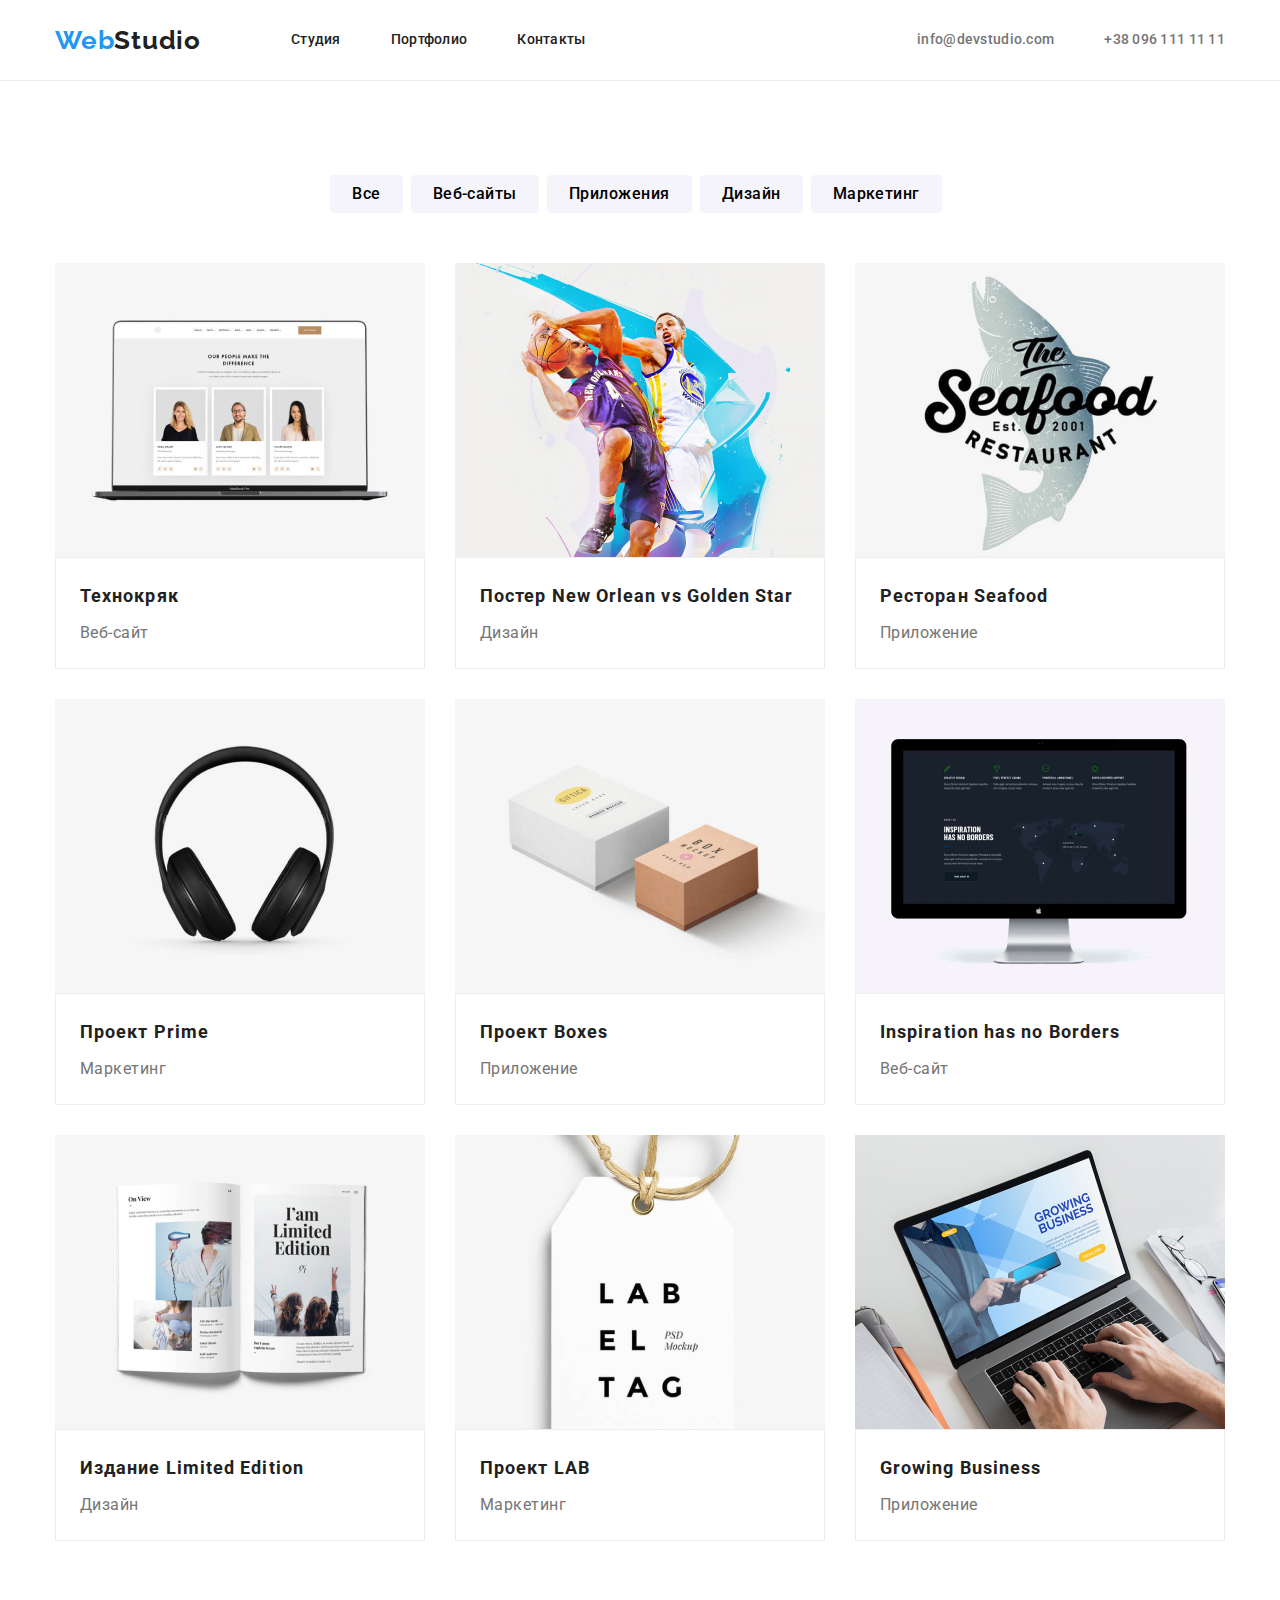
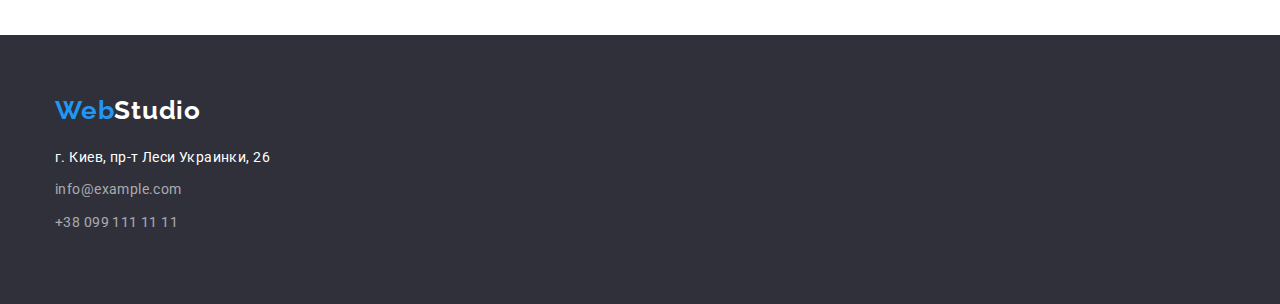
==== portfolio.html @ c9e7f9a4 "start" ====
<!DOCTYPE html>
<html lang="ru">
  <head>
    <meta charset="UTF-8" />
    <meta http-equiv="X-UA-Compatible" content="IE=edge" />
    <meta name="viewport" content="width=device-width, initial-scale=1.0" />
    <title>Портфолио</title>

    <link rel="preconnect" href="https://fonts.googleapis.com" />
    <link rel="preconnect" href="https://fonts.gstatic.com" crossorigin />
    <link
      href="https://fonts.googleapis.com/css2?family=Raleway:wght@700&family=Roboto:wght@400;500;700;900&display=swap"
      rel="stylesheet"
    />
    <link
      rel="stylesheet"
      href="https://cdnjs.cloudflare.com/ajax/libs/modern-normalize/1.1.0/modern-normalize.min.css"
    />

    <link rel="stylesheet" href="./css/styles.css" />
  </head>
  <body>
    <!--Header-->
    <header class="header">
      <div class="container">
        <nav class="main-nav">
          <a href="./index.html" class="logo logo-header"
            ><span class="logo-span">Web</span>Studio</a
          >
          <ul class="nav list">
            <li class="item"><a href="./index.html" class="link">Студия</a></li>
            <li class="item"><a href="./portfolio.html" class="link">Портфолио</a></li>
            <li class="item"><a href="" class="link">Контакты</a></li>
          </ul>

          <ul class="nav-contakt list">
            <li class="item">
              <a href="mailto:info@devstudio.com" class="link contakt">info@devstudio.com</a>
            </li>
            <li class="item">
              <a href="tel:+380961111111" class="link contakt">+38 096 111 11 11</a>
            </li>
          </ul>
        </nav>
      </div>
    </header>
    <!--main-->
    <main>
      <!-- portfolio -->
      <section class="section">
        <div class="container">
          <h2 class="hide">Портфолио</h2>
          <ul class="portfolio-nav list">
            <li class="item">
              <button class="portfolio-button" name="button_portfolio" type="button">Все</button>
            </li>
            <li class="item">
              <button class="portfolio-button" name="button_portfolio" type="button">
                Веб-сайты
              </button>
            </li>
            <li class="item">
              <button class="portfolio-button" name="button_portfolio" type="button">
                Приложения
              </button>
            </li>
            <li class="item">
              <button class="portfolio-button" name="button_portfolio" type="button">Дизайн</button>
            </li>
            <li class="item">
              <button class="portfolio-button" name="button_portfolio" type="button">
                Маркетинг
              </button>
            </li>
          </ul>
          <ul class="portfolio-project list">
            <li class="item">
              <img src="./images/img_p.jpg" alt="Технокряк" />
              <div class="portfolio-border">
                <h3 class="portfolio-title">Технокряк</h3>
                <p class="portfolio-text">Веб-сайт</p>
              </div>
            </li>
            <li class="item">
              <img src="./images/img_p_1.jpg" alt="Постер New Orlean vs Golden Star" />
              <div class="portfolio-border">
                <h3 class="portfolio-title">Постер New Orlean vs Golden Star</h3>
                <p class="portfolio-text">Дизайн</p>
              </div>
            </li>
            <li class="item">
              <img src="./images/img_p_2.jpg" alt="Ресторан Seafood" width="370" height="294" />
              <div class="portfolio-border">
                <h3 class="portfolio-title">Ресторан Seafood</h3>
                <p class="portfolio-text">Приложение</p>
              </div>
            </li>
            <li class="item">
              <img src="./images/img_p_3.jpg" alt="Проект Prime" width="370" height="294" />
              <div class="portfolio-border">
                <h3 class="portfolio-title">Проект Prime</h3>
                <p class="portfolio-text">Маркетинг</p>
              </div>
            </li>
            <li class="item">
              <img src="./images/img_p_4.jpg" alt="Проект Boxes" width="370" height="294" />
              <div class="portfolio-border">
                <h3 class="portfolio-title">Проект Boxes</h3>
                <p class="portfolio-text">Приложение</p>
              </div>
            </li>
            <li class="item">
              <img
                src="./images/img_p_5.jpg"
                alt="Inspiration has no Borders"
                width="370"
                height="294"
              />
              <div class="portfolio-border">
                <h3 class="portfolio-title">Inspiration has no Borders</h3>
                <p class="portfolio-text">Веб-сайт</p>
              </div>
            </li>
            <li class="item">
              <img
                src="./images/img_p_6.jpg"
                alt="Издание Limited Edition"
                width="370"
                height="294"
              />
              <div class="portfolio-border">
                <h3 class="portfolio-title">Издание Limited Edition</h3>
                <p class="portfolio-text">Дизайн</p>
              </div>
            </li>
            <li class="item">
              <img src="./images/img_p_7.jpg" alt="Проект LAB" width="370" height="294" />
              <div class="portfolio-border">
                <h3 class="portfolio-title">Проект LAB</h3>
                <p class="portfolio-text">Маркетинг</p>
              </div>
            </li>
            <li class="item">
              <img src="./images/img_p_8.jpg" alt="Growing Business" width="370" height="294" />
              <div class="portfolio-border">
                <h3 class="portfolio-title">Growing Business</h3>
                <p class="portfolio-text">Приложение</p>
              </div>
            </li>
          </ul>
        </div>
      </section>
    </main>
    <!--Footer-->
    <footer class="footer">
      <div class="container">
        <a href="./index.html" class="logo"><span class="logo-span">Web</span>Studio</a>
        <address class="address">
          <ul class="list">
            <li class="list-address">
              <a href="https://goo.gl/maps/rNsayfPr7um2PbQCA" target="_blank" class="link-google"
                >г. Киев, пр-т Леси Украинки, 26
              </a>
            </li>
            <li class="list-address">
              <a href="mailto:info@example.com" class="link link-footer">info@example.com</a>
            </li>
            <li class="list-address">
              <a href="tel:+380991111111" class="link link-footer">+38 099 111 11 11</a>
            </li>
          </ul>
        </address>
      </div>
    </footer>
  </body>
</html>
---- css/styles.css ----
:root {
  --main-text-color: #212121;
  --second-text-color: #757575;
  --blue-color: #2196f3;
  --white-color: #fff;
  --background-color: #2f303a;
  --footer-link-color: rgba(255, 255, 255, 0.6);
  --main-background-color: #e5e5e5;
  --second-background-color: #f5f4fa;
  --header-border-color: #ececec;
  --portfolio-border-color: #eee;
}
body {
  font-family: 'Roboto', sans-serif;
  color: var(--main-text-color);
  background-color: var(--white-color);
}
/* Утиліти */
.list {
  padding: 0;
  margin: 0;
  list-style: none;
}
.container {
  margin-left: auto;
  margin-right: auto;
  padding-left: 15px;
  padding-right: 15px;
  width: 1200px;
}
.section {
  padding-top: 94px;
  padding-bottom: 94px;
}
/* button */
.portfolio-button {
  font-weight: 500;
  font-size: 16px;
  line-height: 1.62;
  text-align: center;
  letter-spacing: 0.03em;
  border-radius: 4px;
  border: none;
  cursor: pointer;
  padding-left: 22px;
  padding-right: 22px;
  padding-top: 6px;
  padding-bottom: 6px;
  background-color: var(--second-background-color);
}

.portfolio-button:hover,
.portfolio-button:focus {
  color: var(--white-color);
  background-color: var(--blue-color);
  box-shadow: 0px 3px 1px rgba(0, 0, 0, 0.1), 0px 1px 2px rgba(0, 0, 0, 0.08),
    0px 2px 2px rgba(0, 0, 0, 0.12);
  border-radius: 4px;
}
.order-button {
  font-weight: 700;
  font-size: 16px;
  line-height: 1.16;
  letter-spacing: 0.06em;
  box-shadow: 0px 4px 4px rgba(0, 0, 0, 0.15);
  border-radius: 4px;
  border: none;
  cursor: pointer;
  min-width: 200px;
  min-height: 50px;
  padding: 10px 32px;
  color: var(--white-color);
  background-color: var(--blue-color);
}
/* header */

.header {
  border-bottom: 1px solid var(--header-border-color);
}

.main-nav {
  font-weight: 500;
  font-size: 14px;
  line-height: 1.14;
  letter-spacing: 0.02em;
  display: flex;
  align-items: center;
}
.nav {
  display: flex;
  margin-left: 90px;
}
.nav .item:not(:last-child) {
  margin-right: 50px;
}
.main-nav .link {
  display: block;
  padding-top: 32px;
  padding-bottom: 32px;
}
.hide {
  display: none;
}

.link {
  color: var(--main-text-color);
  text-decoration: none;
}
.link:hover,
.link:focus {
  color: var(--blue-color);
}
.nav-contakt {
  display: flex;
  margin-left: auto;
  align-items: center;
}
.nav-contakt .item:not(:last-child) {
  margin-right: 50px;
}
.contakt {
  color: var(--second-text-color);
}
/* portfolio */
.portfolio-nav {
  margin-bottom: 50px;
  display: flex;
  justify-content: center;
}
.portfolio-nav .item {
  margin-right: 8px;
}
.portfolio-project {
  display: flex;
  flex-wrap: wrap;
}

.portfolio-project img {
  display: block;
}
.portfolio-project .item {
  width: calc(100%-60px / 3);
  margin-right: 30px;
  margin-bottom: 30px;
}

.portfolio-border {
  border: 1px solid var(--portfolio-border-color);
  padding-left: 24px;
  padding-right: 24px;
  padding-top: 20px;
  padding-bottom: 20px;
}
.portfolio-project .item:nth-child(3n) {
  margin-right: 0;
}
.portfolio-project .item:nth-last-child(-n + 3) {
  margin-bottom: 0;
}

.portfolio-project .text {
}
.portfolio-title {
  margin-top: 0px;
  margin-bottom: 4px;
  font-weight: 700;
  font-size: 18px;
  line-height: 2;
  letter-spacing: 0.06em;
}
.portfolio-text {
  margin-bottom: 0px;
  margin-top: 0;
  font-size: 16px;
  line-height: 1.87;
  letter-spacing: 0.03em;
  color: var(--second-text-color);
}
/* order */
.order {
  padding-top: 200px;
  padding-bottom: 200px;
  background: var(--background-color);
  text-align: center;
  /* margin-bottom: 94px; */
}
.order-title {
  margin-top: 0;
  margin-bottom: 30px;
  font-weight: 900;
  font-size: 44px;
  line-height: 1.36;
  letter-spacing: 0.06em;
  text-transform: uppercase;
  color: var(--white-color);
}
.section-title {
  margin-top: 0;
  margin-bottom: 50px;
  font-weight: 700;
  font-size: 36px;
  line-height: 1.16;
  text-align: center;
  letter-spacing: 0.03em;
}
/* our strengths */

.section.strengths {
  padding-bottom: 0;
}

.strengths-title {
  margin-top: 0;
  margin-bottom: 10px;
  font-weight: 700;
  font-size: 14px;
  line-height: 1.14;
  letter-spacing: 0.03em;
  text-transform: uppercase;
}
.strengths-text {
  margin-top: 0;
  margin-bottom: 0;
  font-size: 14px;
  line-height: 1.71;
  letter-spacing: 0.03em;
  color: var(--second-text-color);
}
.strengths-list {
  display: flex;
  flex-wrap: wrap;
}
.strengths-list .item {
  width: 270px;
}

.strengths-list .item:not(:last-child) {
  margin-right: 30px;
}

/* project */
.project-list {
  display: flex;
  flex-wrap: wrap;
}
.project-list .item {
  margin-right: 30px;
  margin-bottom: 30px;
}
.project-list .item:nth-child(3n) {
  margin-right: 0;
}
.project-list .item:nth-last-child(-n + 3) {
  margin-bottom: 0;
}
/* team */
.team {
  background-color: var(--second-background-color);
  font-size: 16px;
  line-height: 1.18;
  letter-spacing: 0.03em;
}

.team img {
  display: block;
}
.team-text-title {
  text-align: center;
  padding-top: 30px;
  padding-bottom: 30px;
}

.team-title {
  margin-top: 0;
  margin-bottom: 10px;
  font-weight: 500;
  color: var(--main-text-color);
}
.team-text {
  margin-bottom: 0px;
  margin-top: 0px;
  color: var(--second-text-color);
}
.team-list {
  display: flex;
  flex-wrap: wrap;
}
.team-list .item {
  background-color: var(--white-color);
  box-shadow: 0px 1px 3px rgba(0, 0, 0, 0.12), 0px 1px 1px rgba(0, 0, 0, 0.14),
    0px 2px 1px rgba(0, 0, 0, 0.2);
  border-radius: 0px 0px 4px 4px;
  margin-right: 30px;
  margin-bottom: 30px;
}
.team-list .item:nth-child(4n) {
  margin-right: 0;
}
.team-list .item:nth-last-child(-n + 4) {
  margin-bottom: 0;
}
/* footer */
.footer {
  padding-top: 60px;
  padding-bottom: 60px;
  background-color: var(--background-color);
}

.address {
  margin-top: 20px;
  font-style: normal;
  font-size: 14px;
  line-height: 1.71;
  letter-spacing: 0.03em;
}
.list-address {
  margin-top: 0;
  margin-bottom: 9px;
}

.link-google {
  color: var(--white-color);
  text-decoration: none;
}
.link-footer {
  color: var(--footer-link-color);
}

.logo {
  font-family: 'Raleway', sans-serif;
  font-weight: 700;
  font-size: 26px;
  line-height: 1.19;
  letter-spacing: 0.03em;
  color: var(--white-color);
  text-decoration: none;
}

.logo-span {
  color: var(--blue-color);
}
.logo-header {
  color: var(--main-text-color);
}
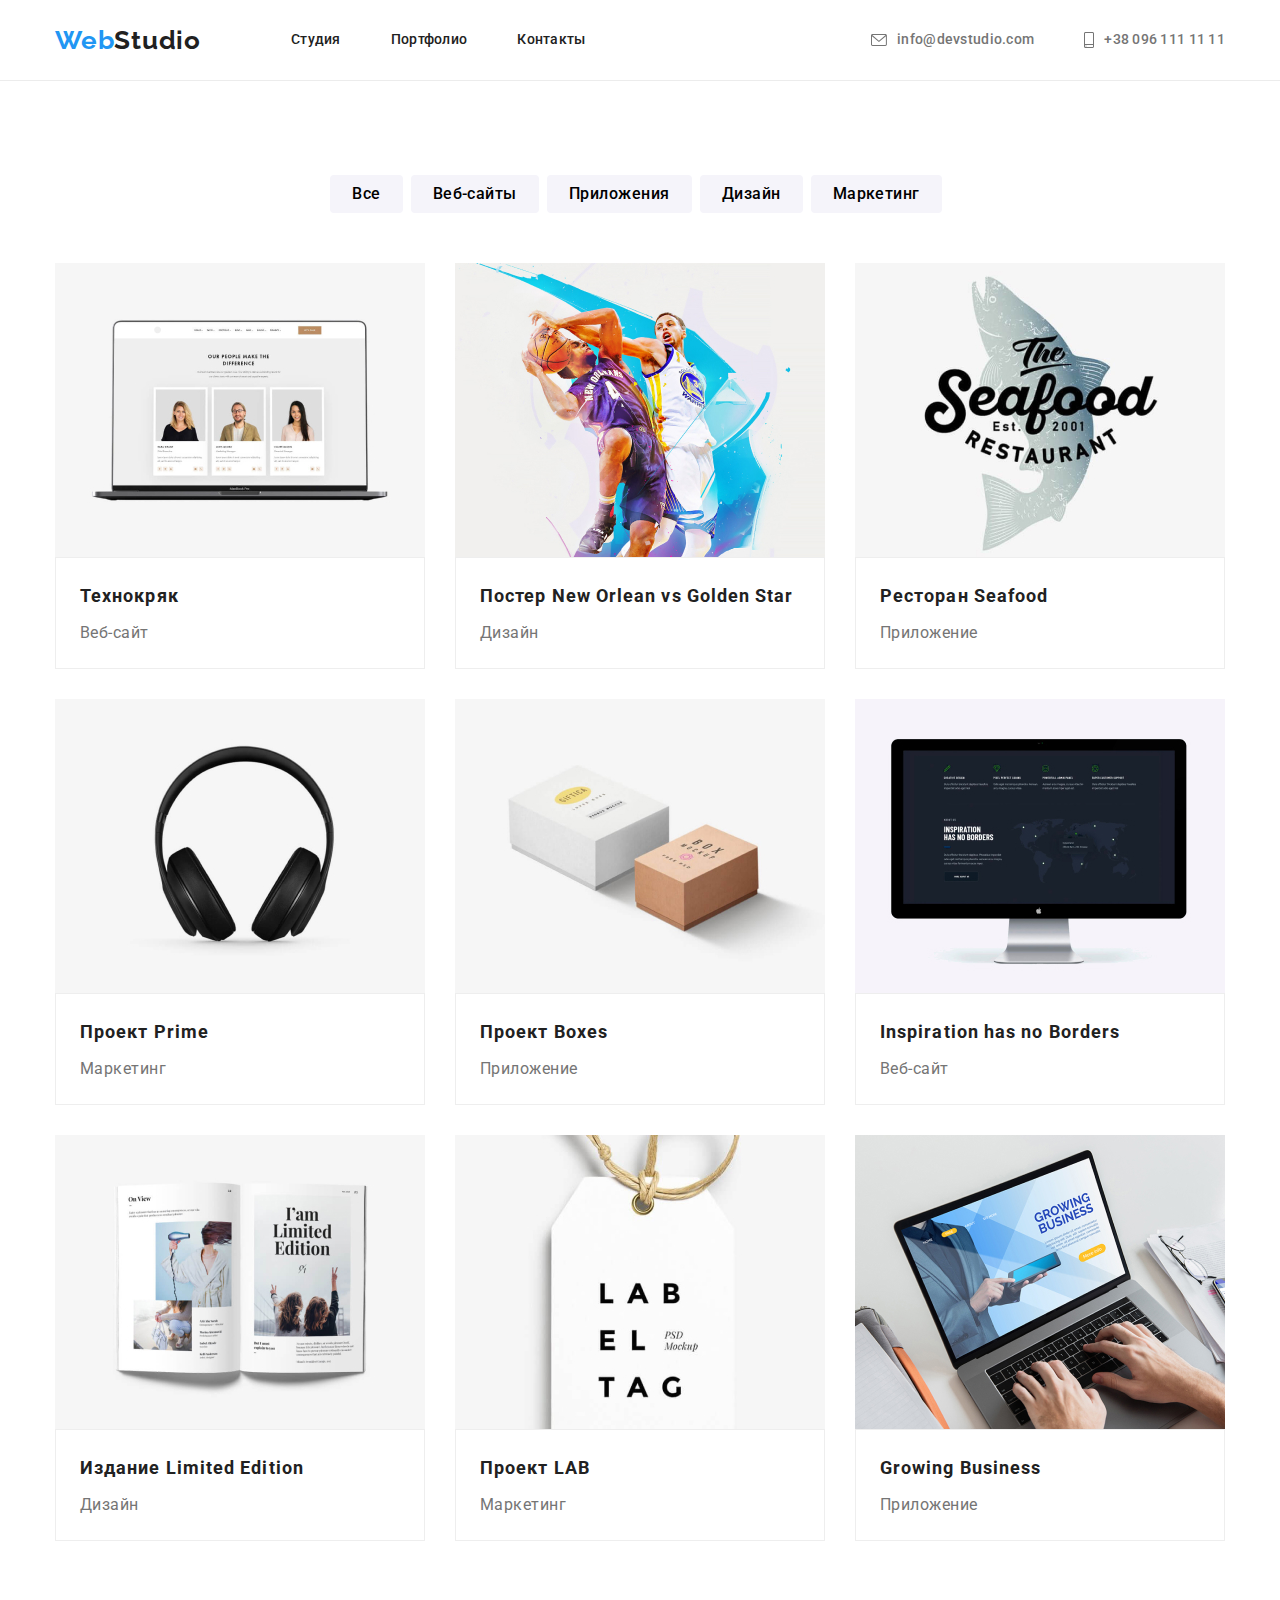
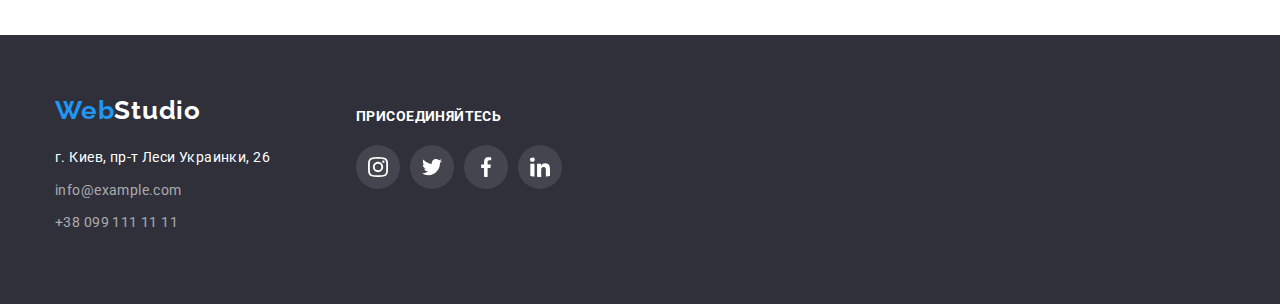
==== commit 3414b303: "task 4 finish" ====
--- a/portfolio.html
+++ b/portfolio.html
@@ -4,8 +4,7 @@
     <meta charset="UTF-8" />
     <meta http-equiv="X-UA-Compatible" content="IE=edge" />
     <meta name="viewport" content="width=device-width, initial-scale=1.0" />
-    <title>Портфолио</title>
-
+    <title>Студия</title>
     <link rel="preconnect" href="https://fonts.googleapis.com" />
     <link rel="preconnect" href="https://fonts.gstatic.com" crossorigin />
     <link
@@ -16,11 +15,10 @@
       rel="stylesheet"
       href="https://cdnjs.cloudflare.com/ajax/libs/modern-normalize/1.1.0/modern-normalize.min.css"
     />
-
     <link rel="stylesheet" href="./css/styles.css" />
   </head>
   <body>
-    <!--Header-->
+    <!--header-->
     <header class="header">
       <div class="container">
         <nav class="main-nav">
@@ -29,16 +27,27 @@
           >
           <ul class="nav list">
             <li class="item"><a href="./index.html" class="link">Студия</a></li>
-            <li class="item"><a href="./portfolio.html" class="link">Портфолио</a></li>
+            <li class="item">
+              <a href="./portfolio.html" class="link">Портфолио</a>
+            </li>
             <li class="item"><a href="" class="link">Контакты</a></li>
           </ul>
-
           <ul class="nav-contakt list">
             <li class="item">
-              <a href="mailto:info@devstudio.com" class="link contakt">info@devstudio.com</a>
-            </li>
-            <li class="item">
-              <a href="tel:+380961111111" class="link contakt">+38 096 111 11 11</a>
+              <a href="mailto:info@devstudio.com" class="link contakt">
+                <svg class="icon-header" width="16" height="12">
+                  <use href="./images/icon.svg#icon-mail"></use>
+                </svg>
+                info@devstudio.com</a
+              >
+            </li>
+            <li class="item">
+              <a href="tel:+380961111111" class="link contakt">
+                <svg class="icon-header" width="10" height="16">
+                  <use href="./images/icon.svg#icon-smartphone"></use>
+                </svg>
+                +38 096 111 11 11</a
+              >
             </li>
           </ul>
         </nav>
@@ -52,23 +61,47 @@
           <h2 class="hide">Портфолио</h2>
           <ul class="portfolio-nav list">
             <li class="item">
-              <button class="portfolio-button" name="button_portfolio" type="button">Все</button>
-            </li>
-            <li class="item">
-              <button class="portfolio-button" name="button_portfolio" type="button">
+              <button
+                class="portfolio-button"
+                name="button_portfolio"
+                type="button"
+              >
+                Все
+              </button>
+            </li>
+            <li class="item">
+              <button
+                class="portfolio-button"
+                name="button_portfolio"
+                type="button"
+              >
                 Веб-сайты
               </button>
             </li>
             <li class="item">
-              <button class="portfolio-button" name="button_portfolio" type="button">
+              <button
+                class="portfolio-button"
+                name="button_portfolio"
+                type="button"
+              >
                 Приложения
               </button>
             </li>
             <li class="item">
-              <button class="portfolio-button" name="button_portfolio" type="button">Дизайн</button>
-            </li>
-            <li class="item">
-              <button class="portfolio-button" name="button_portfolio" type="button">
+              <button
+                class="portfolio-button"
+                name="button_portfolio"
+                type="button"
+              >
+                Дизайн
+              </button>
+            </li>
+            <li class="item">
+              <button
+                class="portfolio-button"
+                name="button_portfolio"
+                type="button"
+              >
                 Маркетинг
               </button>
             </li>
@@ -82,28 +115,48 @@
               </div>
             </li>
             <li class="item">
-              <img src="./images/img_p_1.jpg" alt="Постер New Orlean vs Golden Star" />
-              <div class="portfolio-border">
-                <h3 class="portfolio-title">Постер New Orlean vs Golden Star</h3>
+              <img
+                src="./images/img_p_1.jpg"
+                alt="Постер New Orlean vs Golden Star"
+              />
+              <div class="portfolio-border">
+                <h3 class="portfolio-title">
+                  Постер New Orlean vs Golden Star
+                </h3>
                 <p class="portfolio-text">Дизайн</p>
               </div>
             </li>
             <li class="item">
-              <img src="./images/img_p_2.jpg" alt="Ресторан Seafood" width="370" height="294" />
+              <img
+                src="./images/img_p_2.jpg"
+                alt="Ресторан Seafood"
+                width="370"
+                height="294"
+              />
               <div class="portfolio-border">
                 <h3 class="portfolio-title">Ресторан Seafood</h3>
                 <p class="portfolio-text">Приложение</p>
               </div>
             </li>
             <li class="item">
-              <img src="./images/img_p_3.jpg" alt="Проект Prime" width="370" height="294" />
+              <img
+                src="./images/img_p_3.jpg"
+                alt="Проект Prime"
+                width="370"
+                height="294"
+              />
               <div class="portfolio-border">
                 <h3 class="portfolio-title">Проект Prime</h3>
                 <p class="portfolio-text">Маркетинг</p>
               </div>
             </li>
             <li class="item">
-              <img src="./images/img_p_4.jpg" alt="Проект Boxes" width="370" height="294" />
+              <img
+                src="./images/img_p_4.jpg"
+                alt="Проект Boxes"
+                width="370"
+                height="294"
+              />
               <div class="portfolio-border">
                 <h3 class="portfolio-title">Проект Boxes</h3>
                 <p class="portfolio-text">Приложение</p>
@@ -134,14 +187,24 @@
               </div>
             </li>
             <li class="item">
-              <img src="./images/img_p_7.jpg" alt="Проект LAB" width="370" height="294" />
+              <img
+                src="./images/img_p_7.jpg"
+                alt="Проект LAB"
+                width="370"
+                height="294"
+              />
               <div class="portfolio-border">
                 <h3 class="portfolio-title">Проект LAB</h3>
                 <p class="portfolio-text">Маркетинг</p>
               </div>
             </li>
             <li class="item">
-              <img src="./images/img_p_8.jpg" alt="Growing Business" width="370" height="294" />
+              <img
+                src="./images/img_p_8.jpg"
+                alt="Growing Business"
+                width="370"
+                height="294"
+              />
               <div class="portfolio-border">
                 <h3 class="portfolio-title">Growing Business</h3>
                 <p class="portfolio-text">Приложение</p>
@@ -154,22 +217,68 @@
     <!--Footer-->
     <footer class="footer">
       <div class="container">
-        <a href="./index.html" class="logo"><span class="logo-span">Web</span>Studio</a>
-        <address class="address">
-          <ul class="list">
-            <li class="list-address">
-              <a href="https://goo.gl/maps/rNsayfPr7um2PbQCA" target="_blank" class="link-google"
-                >г. Киев, пр-т Леси Украинки, 26
-              </a>
-            </li>
-            <li class="list-address">
-              <a href="mailto:info@example.com" class="link link-footer">info@example.com</a>
-            </li>
-            <li class="list-address">
-              <a href="tel:+380991111111" class="link link-footer">+38 099 111 11 11</a>
-            </li>
-          </ul>
-        </address>
+        <ul class="footer-list list">
+          <li class="item">
+            <a href="./index.html" class="logo"
+              ><span class="logo-span">Web</span>Studio</a
+            >
+            <address class="address">
+              <ul class="list">
+                <li class="list-address">
+                  <a
+                    href="https://goo.gl/maps/rNsayfPr7um2PbQCA"
+                    target="_blank"
+                    class="link-google"
+                    >г. Киев, пр-т Леси Украинки, 26
+                  </a>
+                </li>
+                <li class="list-address">
+                  <a href="mailto:info@example.com" class="link link-footer"
+                    >info@example.com</a
+                  >
+                </li>
+                <li class="list-address">
+                  <a href="tel:+380991111111" class="link link-footer"
+                    >+38 099 111 11 11</a
+                  >
+                </li>
+              </ul>
+            </address>
+          </li>
+          <li class="item">
+            <h3 class="social-title">ПРИСОЕДИНЯЙТЕСЬ</h3>
+            <ul class="footer-social-list list">
+              <li class="footer-item-social">
+                <a href="">
+                  <svg class="icon-footer">
+                    <use href="images/icon.svg#icon-instagram"></use>
+                  </svg>
+                </a>
+              </li>
+              <li class="footer-item-social">
+                <a href="">
+                  <svg class="icon-footer">
+                    <use href="images/icon.svg#icon-twitter"></use>
+                  </svg>
+                </a>
+              </li>
+              <li class="footer-item-social">
+                <a href="">
+                  <svg class="icon-footer">
+                    <use href="images/icon.svg#icon-facebook"></use>
+                  </svg>
+                </a>
+              </li>
+              <li class="footer-item-social">
+                <a href="">
+                  <svg class="icon-footer">
+                    <use href="images/icon.svg#icon-linkedin"></use>
+                  </svg>
+                </a>
+              </li>
+            </ul>
+          </li>
+        </ul>
       </div>
     </footer>
   </body>
--- a/css/styles.css
+++ b/css/styles.css
@@ -9,9 +9,11 @@
   --second-background-color: #f5f4fa;
   --header-border-color: #ececec;
   --portfolio-border-color: #eee;
+  --social-team-color: #afb1b8;
+  --social-footer-color: rgba(255, 255, 255, 0.1);
 }
 body {
-  font-family: 'Roboto', sans-serif;
+  font-family: "Roboto", sans-serif;
   color: var(--main-text-color);
   background-color: var(--white-color);
 }
@@ -109,18 +111,26 @@
 .link:hover,
 .link:focus {
   color: var(--blue-color);
-}
-.nav-contakt {
+  fill: var(--blue-color);
+}
+.nav-contakt,
+.nav-contakt .link {
   display: flex;
   margin-left: auto;
   align-items: center;
 }
+
 .nav-contakt .item:not(:last-child) {
   margin-right: 50px;
 }
 .contakt {
   color: var(--second-text-color);
-}
+  fill: var(--second-text-color);
+}
+.icon-header {
+  margin-right: 10px;
+}
+
 /* portfolio */
 .portfolio-nav {
   margin-bottom: 50px;
@@ -133,6 +143,11 @@
 .portfolio-project {
   display: flex;
   flex-wrap: wrap;
+}
+
+.portfolio-project .item:hover {
+  box-shadow: 0px 1px 1px rgba(0, 0, 0, 0.12), 0px 4px 4px rgba(0, 0, 0, 0.06),
+    1px 4px 6px rgba(0, 0, 0, 0.16);
 }
 
 .portfolio-project img {
@@ -142,6 +157,7 @@
   width: calc(100%-60px / 3);
   margin-right: 30px;
   margin-bottom: 30px;
+  cursor: pointer;
 }
 
 .portfolio-border {
@@ -156,9 +172,6 @@
 }
 .portfolio-project .item:nth-last-child(-n + 3) {
   margin-bottom: 0;
-}
-
-.portfolio-project .text {
 }
 .portfolio-title {
   margin-top: 0px;
@@ -180,9 +193,10 @@
 .order {
   padding-top: 200px;
   padding-bottom: 200px;
-  background: var(--background-color);
+  background-repeat: no-repeat;
+  background-position: center;
   text-align: center;
-  /* margin-bottom: 94px; */
+  background-image: url("../images/bg-hero.jpg");
 }
 .order-title {
   margin-top: 0;
@@ -238,6 +252,46 @@
   margin-right: 30px;
 }
 
+.icon-strengths-fon {
+  padding: 0;
+  border: none;
+  background: var(--second-background-color);
+  height: 120px;
+  width: 270px;
+  margin-bottom: 30px;
+  cursor: pointer;
+}
+.icon-strengths {
+  width: 70px;
+  height: 70px;
+}
+.icon-strengths-fon:hover {
+  box-shadow: 0px 1px 1px rgba(0, 0, 0, 0.12), 0px 4px 4px rgba(0, 0, 0, 0.06),
+    1px 4px 6px rgba(0, 0, 0, 0.16);
+}
+/* .strengths-list .item::before {
+  display: block;
+  content: "";
+  height: 120px;
+  background: var(--second-background-color);
+  background-size: 70px 70px;
+  background-repeat: no-repeat;
+  background-position: center;
+  margin-bottom: 30px;
+}
+
+.strengths-list .item:nth-child(1)::before {
+  background-image: url("../images/antenna.svg");
+}
+.strengths-list .item:nth-child(2)::before {
+  background-image: url("../images/clock.svg");
+}
+.strengths-list .item:nth-child(3)::before {
+  background-image: url("../images/diagram.svg");
+}
+.strengths-list .item:nth-child(4)::before {
+  background-image: url("../images/astronaut.svg");
+} */
 /* project */
 .project-list {
   display: flex;
@@ -268,6 +322,39 @@
   text-align: center;
   padding-top: 30px;
   padding-bottom: 30px;
+}
+.social-list {
+  display: flex;
+  flex-wrap: wrap;
+  justify-content: center;
+  margin-top: 16px;
+}
+
+.item-social {
+  display: flex;
+  margin-right: 10px;
+  width: 44px;
+  height: 44px;
+  align-items: center;
+  justify-content: center;
+}
+
+.item-social:nth-child(4n) {
+  margin-right: 0;
+}
+.icon-team {
+  display: block;
+  padding-top: 12px;
+  padding-bottom: 12px;
+  width: 44px;
+  height: 44px;
+  fill: var(--social-team-color);
+}
+.icon-team:hover,
+.icon-team:focus {
+  fill: var(--white-color);
+  background-color: var(--blue-color);
+  border-radius: 50%;
 }
 
 .team-title {
@@ -299,6 +386,37 @@
 .team-list .item:nth-last-child(-n + 4) {
   margin-bottom: 0;
 }
+/* client */
+.client-list {
+  display: flex;
+  flex-wrap: wrap;
+  justify-content: center;
+}
+
+.item-client {
+  display: flex;
+  justify-content: center;
+  align-items: center;
+  margin-right: 30px;
+}
+.icon-client {
+  padding-top: 23px;
+  padding-bottom: 23px;
+  width: 170px;
+  height: 92px;
+  fill: var(--social-team-color);
+  border: 1px solid var(--social-team-color);
+  border-radius: 4px;
+}
+.item-client:nth-child(6n) {
+  margin-right: 0;
+}
+.icon-client:hover,
+.icon-client:focus {
+  fill: var(--blue-color);
+  border-color: var(--blue-color);
+}
+
 /* footer */
 .footer {
   padding-top: 60px;
@@ -327,7 +445,7 @@
 }
 
 .logo {
-  font-family: 'Raleway', sans-serif;
+  font-family: "Raleway", sans-serif;
   font-weight: 700;
   font-size: 26px;
   line-height: 1.19;
@@ -342,3 +460,53 @@
 .logo-header {
   color: var(--main-text-color);
 }
+
+.social-title {
+  font-weight: 700;
+  font-size: 14px;
+  line-height: 1.14;
+  letter-spacing: 0.03em;
+  text-transform: uppercase;
+  color: var(--white-color);
+}
+.footer-list .item {
+  width: 271px;
+  margin-right: 30px;
+}
+
+.footer-list {
+  display: flex;
+}
+
+.footer-social-list {
+  display: flex;
+  flex-wrap: wrap;
+  margin-top: 20px;
+}
+
+.footer-item-social {
+  display: flex;
+  margin-right: 10px;
+  width: 44px;
+  height: 44px;
+  align-items: center;
+  justify-content: center;
+}
+
+.footer-item-social:nth-child(4n) {
+  margin-right: 0;
+}
+.icon-footer {
+  display: block;
+  padding-top: 12px;
+  padding-bottom: 12px;
+  width: 44px;
+  height: 44px;
+  fill: var(--white-color);
+  background-color: var(--social-footer-color);
+  border-radius: 50%;
+}
+.icon-footer:hover,
+.icon-footer:focus {
+  background-color: var(--blue-color);
+}
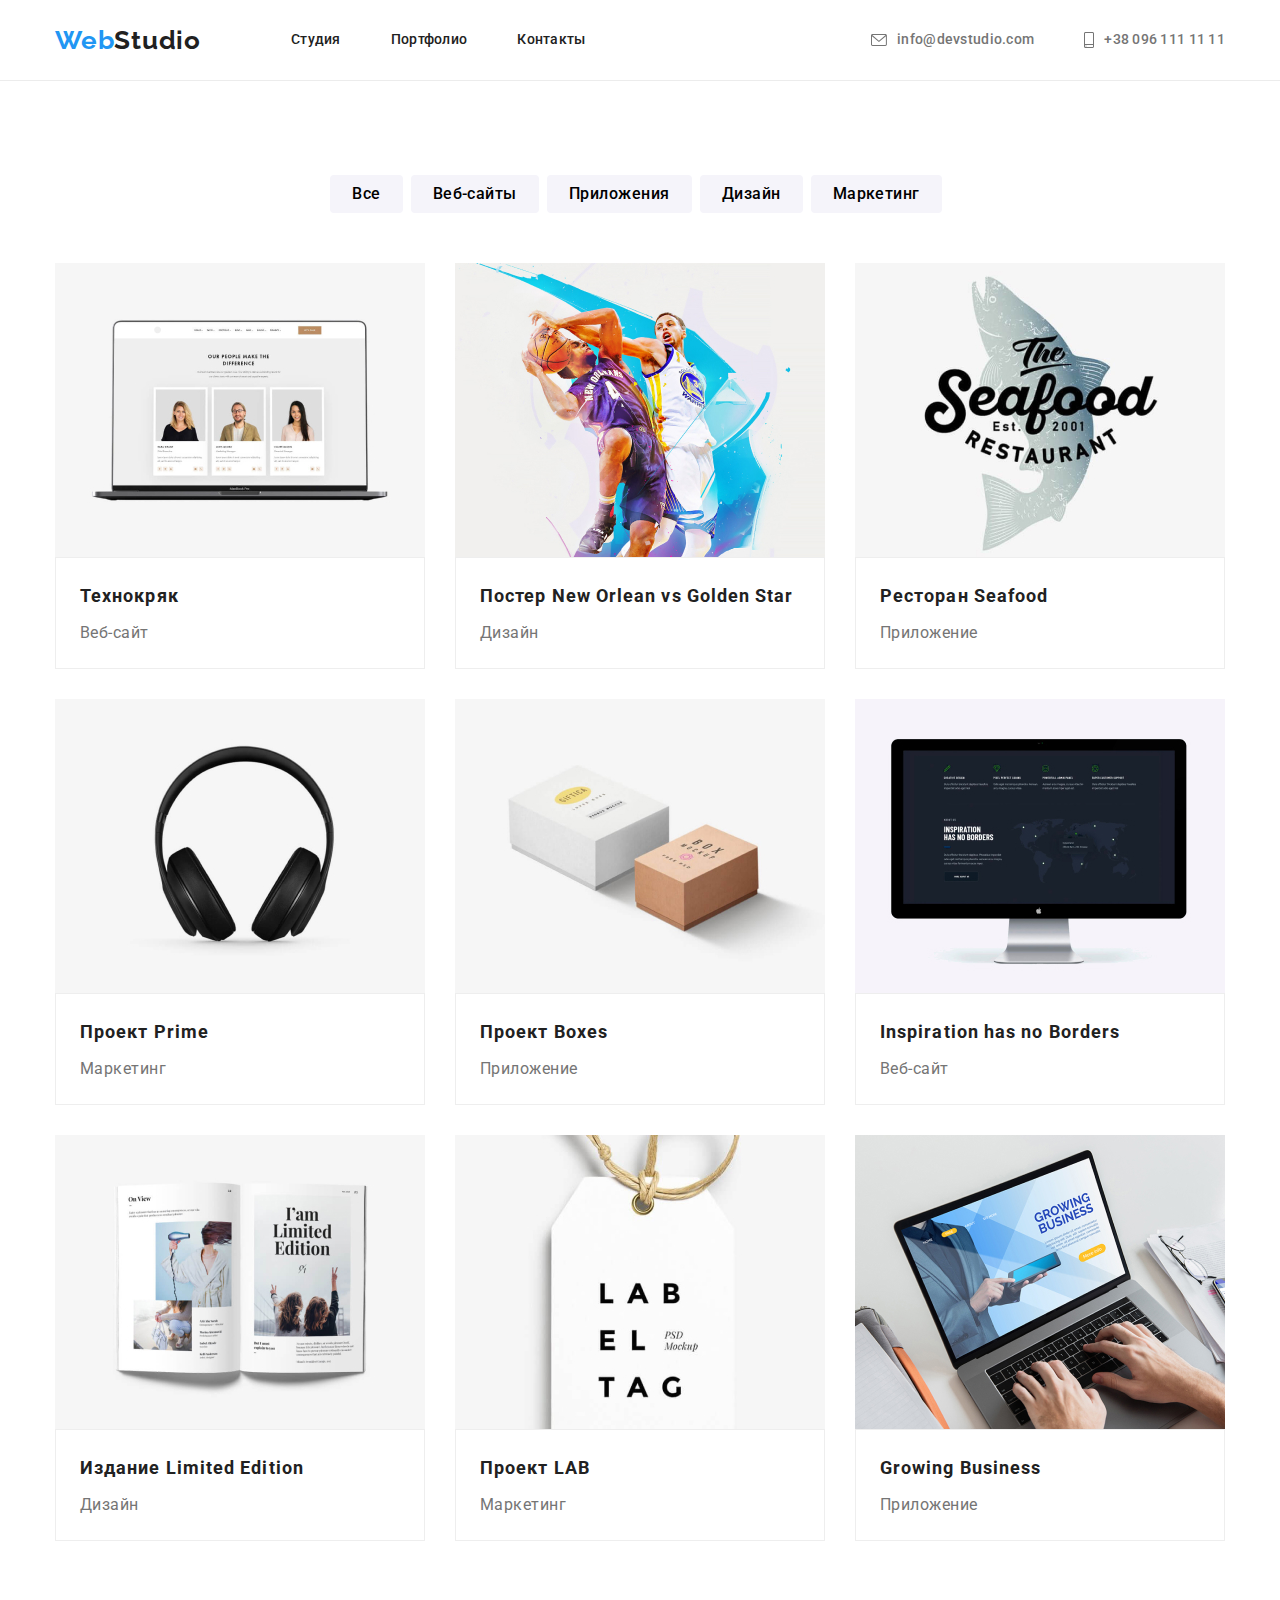
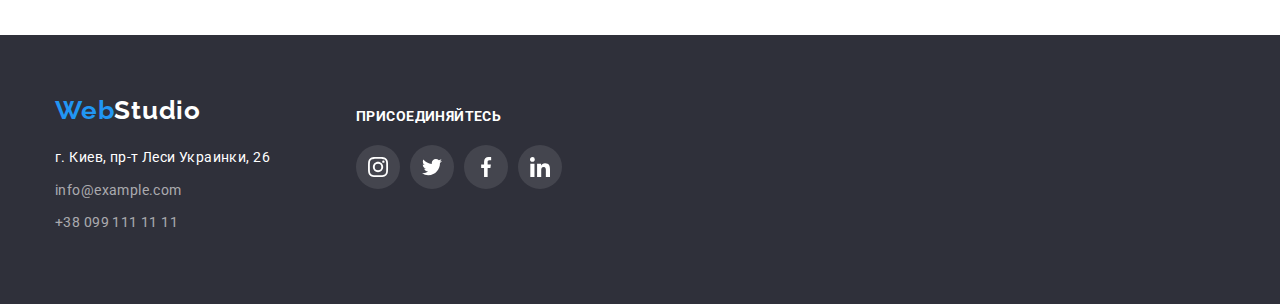
==== commit 94303021: "task 4  done" ====
--- a/portfolio.html
+++ b/portfolio.html
@@ -214,7 +214,7 @@
         </div>
       </section>
     </main>
-    <!--Footer-->
+    <!--footer-->
     <footer class="footer">
       <div class="container">
         <ul class="footer-list list">
@@ -249,30 +249,30 @@
             <h3 class="social-title">ПРИСОЕДИНЯЙТЕСЬ</h3>
             <ul class="footer-social-list list">
               <li class="footer-item-social">
-                <a href="">
-                  <svg class="icon-footer">
-                    <use href="images/icon.svg#icon-instagram"></use>
-                  </svg>
-                </a>
-              </li>
-              <li class="footer-item-social">
-                <a href="">
-                  <svg class="icon-footer">
-                    <use href="images/icon.svg#icon-twitter"></use>
-                  </svg>
-                </a>
-              </li>
-              <li class="footer-item-social">
-                <a href="">
-                  <svg class="icon-footer">
-                    <use href="images/icon.svg#icon-facebook"></use>
-                  </svg>
-                </a>
-              </li>
-              <li class="footer-item-social">
-                <a href="">
-                  <svg class="icon-footer">
-                    <use href="images/icon.svg#icon-linkedin"></use>
+                <a href="" class="link-icon-footer">
+                  <svg class="icon-footer">
+                    <use href="./images/icon.svg#icon-instagram"></use>
+                  </svg>
+                </a>
+              </li>
+              <li class="footer-item-social">
+                <a href="" class="link-icon-footer">
+                  <svg class="icon-footer">
+                    <use href="./images/icon.svg#icon-twitter"></use>
+                  </svg>
+                </a>
+              </li>
+              <li class="footer-item-social">
+                <a href="" class="link-icon-footer">
+                  <svg class="icon-footer">
+                    <use href="./images/icon.svg#icon-facebook"></use>
+                  </svg>
+                </a>
+              </li>
+              <li class="footer-item-social">
+                <a href="" class="link-icon-footer">
+                  <svg class="icon-footer">
+                    <use href="./images/icon.svg#icon-linkedin"></use>
                   </svg>
                 </a>
               </li>
--- a/css/styles.css
+++ b/css/styles.css
@@ -11,6 +11,7 @@
   --portfolio-border-color: #eee;
   --social-team-color: #afb1b8;
   --social-footer-color: rgba(255, 255, 255, 0.1);
+  --order-background-color: #c4c4c4;
 }
 body {
   font-family: "Roboto", sans-serif;
@@ -18,6 +19,12 @@
   background-color: var(--white-color);
 }
 /* Утиліти */
+:active,
+:hover,
+:focus {
+  outline: 0;
+  outline-offset: 0;
+}
 .list {
   padding: 0;
   margin: 0;
@@ -195,8 +202,19 @@
   padding-bottom: 200px;
   background-repeat: no-repeat;
   background-position: center;
+  background-size: cover;
   text-align: center;
-  background-image: url("../images/bg-hero.jpg");
+  margin-left: auto;
+  margin-right: auto;
+  max-width: 1600px;
+  min-height: 600px;
+  background-image: linear-gradient(
+      to right,
+      rgba(47, 48, 58, 0.4),
+      rgba(47, 48, 58, 0.4)
+    ),
+    url("../images/bg-hero.jpg");
+  background-color: var(--order-background-color);
 }
 .order-title {
   margin-top: 0;
@@ -330,31 +348,28 @@
   margin-top: 16px;
 }
 
-.item-social {
-  display: flex;
-  margin-right: 10px;
-  width: 44px;
-  height: 44px;
-  align-items: center;
-  justify-content: center;
-}
-
 .item-social:nth-child(4n) {
   margin-right: 0;
 }
+
+.social-team {
+  display: block;
+  margin-right: 10px;
+  border-radius: 50%;
+  fill: var(--social-team-color);
+}
+
 .icon-team {
   display: block;
   padding-top: 12px;
   padding-bottom: 12px;
   width: 44px;
   height: 44px;
-  fill: var(--social-team-color);
-}
-.icon-team:hover,
-.icon-team:focus {
+}
+.social-team:hover,
+.social-team:focus {
   fill: var(--white-color);
   background-color: var(--blue-color);
-  border-radius: 50%;
 }
 
 .team-title {
@@ -399,20 +414,24 @@
   align-items: center;
   margin-right: 30px;
 }
+
+.link-icon-client {
+  fill: var(--social-team-color);
+  border: 1px solid var(--social-team-color);
+  border-radius: 4px;
+}
 .icon-client {
+  display: block;
   padding-top: 23px;
   padding-bottom: 23px;
   width: 170px;
   height: 92px;
-  fill: var(--social-team-color);
-  border: 1px solid var(--social-team-color);
-  border-radius: 4px;
 }
 .item-client:nth-child(6n) {
   margin-right: 0;
 }
-.icon-client:hover,
-.icon-client:focus {
+.link-icon-client:hover,
+.link-icon-client:focus {
   fill: var(--blue-color);
   border-color: var(--blue-color);
 }
@@ -496,17 +515,21 @@
 .footer-item-social:nth-child(4n) {
   margin-right: 0;
 }
+.link-icon-footer {
+  display: block;
+  fill: var(--white-color);
+  background-color: var(--social-footer-color);
+  border-radius: 50%;
+}
+
 .icon-footer {
   display: block;
   padding-top: 12px;
   padding-bottom: 12px;
   width: 44px;
   height: 44px;
-  fill: var(--white-color);
-  background-color: var(--social-footer-color);
-  border-radius: 50%;
-}
-.icon-footer:hover,
-.icon-footer:focus {
+}
+.link-icon-footer:hover,
+.link-icon-footer:focus {
   background-color: var(--blue-color);
 }
